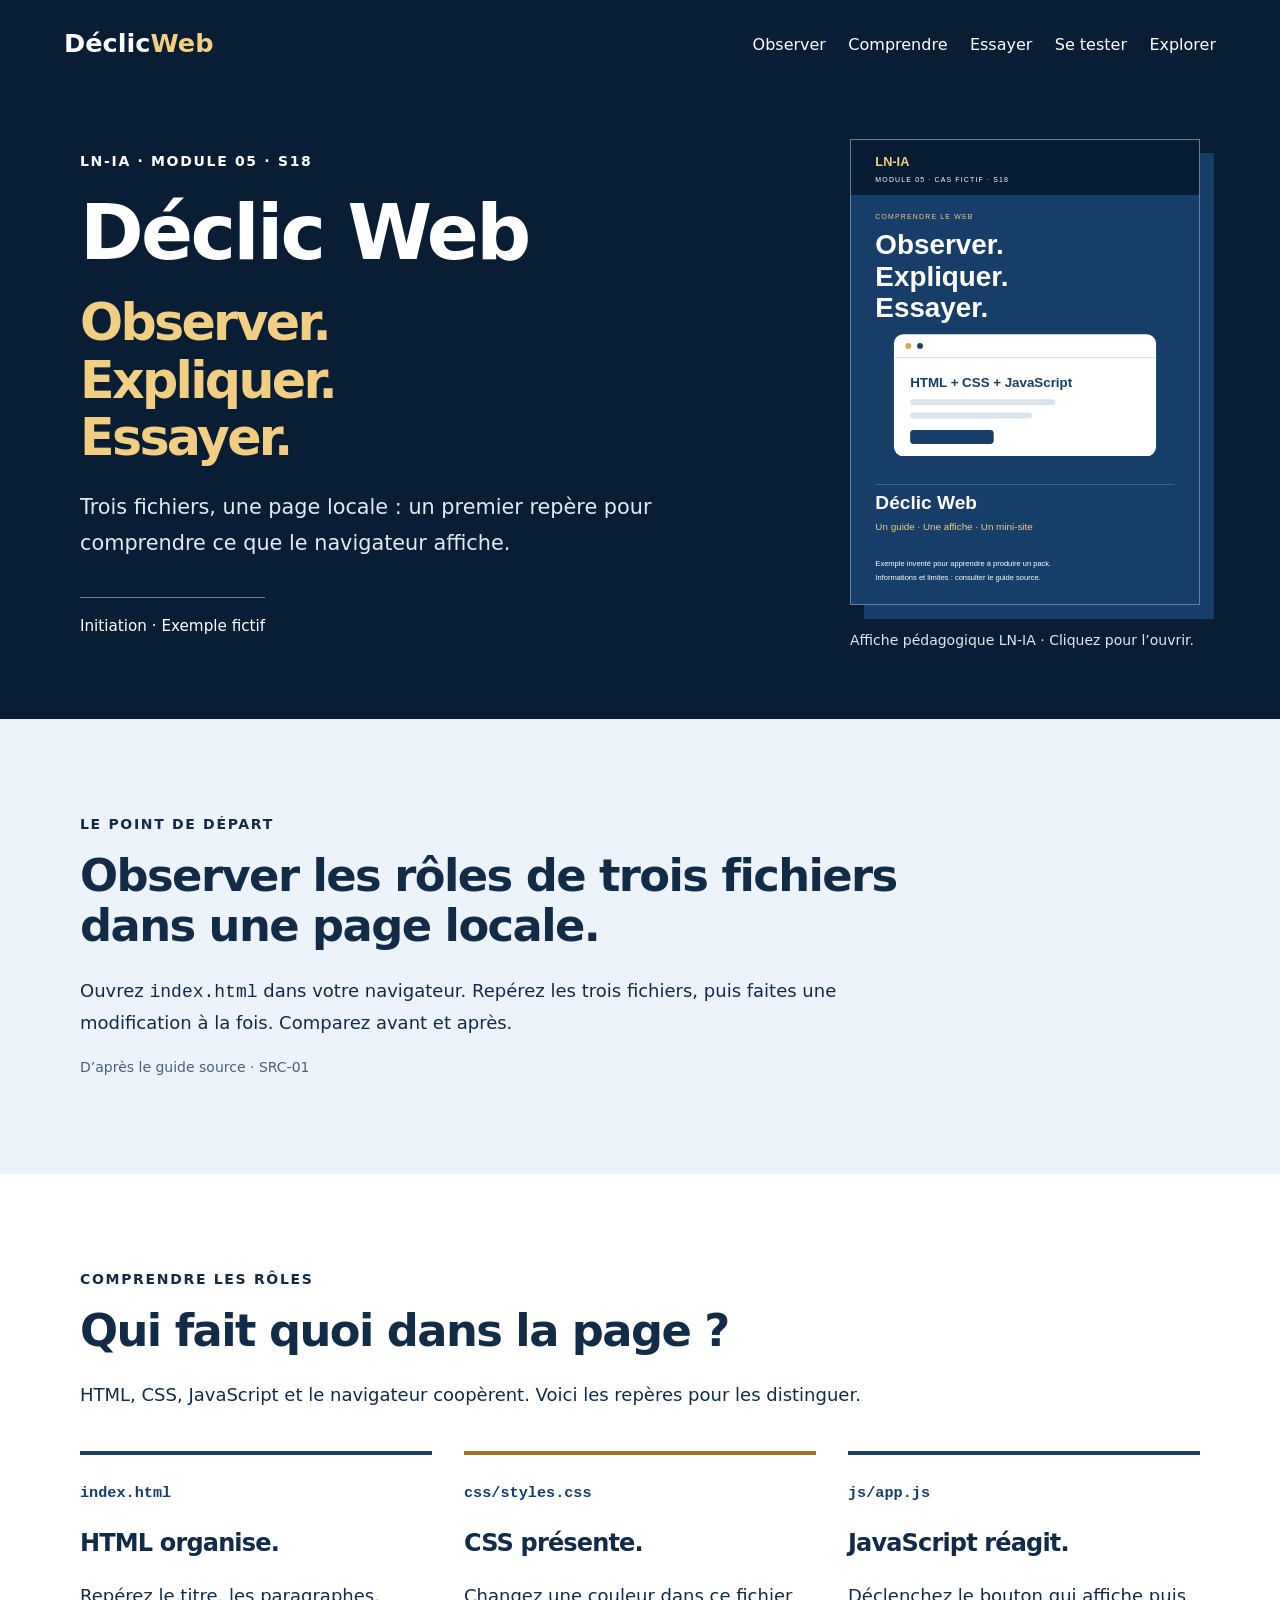
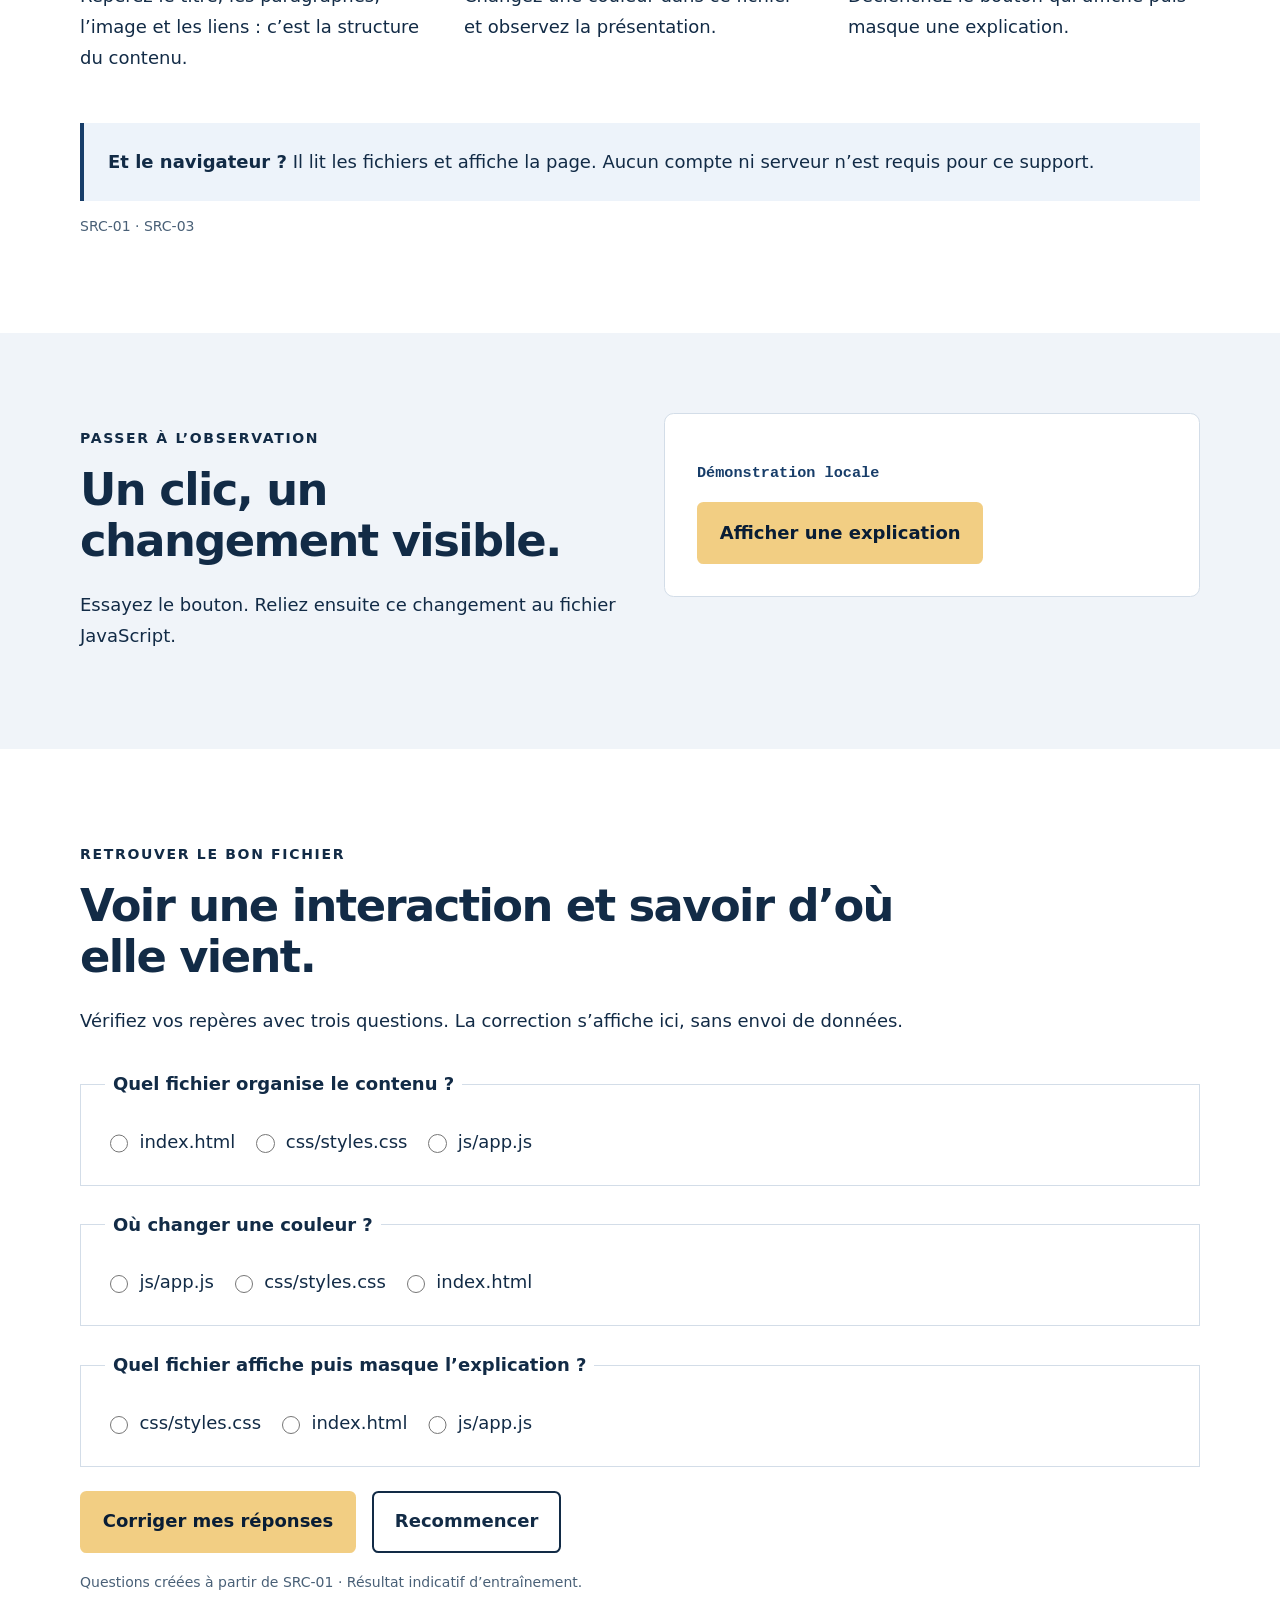
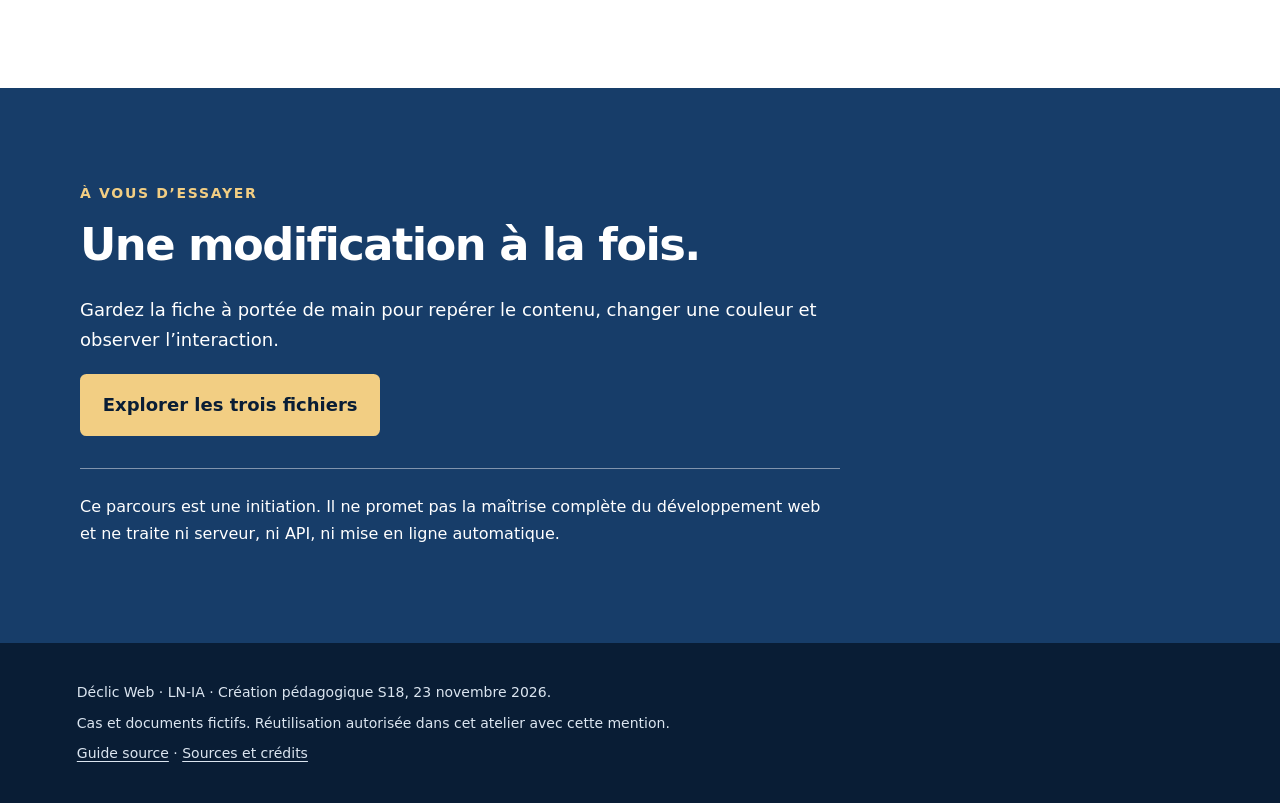
==== livrables/mini-site-declic-web/index.html @ 9f5f32e9 "Initialise le projet Declic Web S18 et son pack local" ====
<!doctype html>
<html lang="fr">
<head><meta charset="utf-8"><meta name="viewport" content="width=device-width,initial-scale=1">
<meta name="description" content="Déclic Web : observer HTML, CSS et JavaScript dans une page locale. Exemple pédagogique fictif S18.">
<title>Déclic Web · Observer, expliquer, essayer</title><link rel="stylesheet" href="css/styles.css"><script src="js/app.js" defer></script></head>
<body><a class="skip" href="#contenu">Aller au contenu</a>
<header><a class="brand" href="#titre">Déclic<span>Web</span></a><nav aria-label="Navigation principale"><a href="#accroche">Observer</a><a href="#probleme">Comprendre</a><a href="#promesse">Essayer</a><a href="#benefice">Se tester</a><a href="#action">Explorer</a></nav></header>
<main id="contenu">
<section id="titre" class="hero" aria-labelledby="grand-titre"><div><p class="eyebrow">LN-IA · MODULE 05 · S18</p><h1 id="grand-titre">Déclic Web<span>Observer.<br>Expliquer.<br>Essayer.</span></h1><p class="lead">Trois fichiers, une page locale : un premier repère pour comprendre ce que le navigateur affiche.</p><p class="tag">Initiation · Exemple fictif</p></div><figure><a href="assets/images/affiche.svg" aria-label="Ouvrir l’affiche Déclic Web en taille réelle"><img src="assets/images/affiche.svg" width="600" height="800" alt="Affiche Déclic Web : observer, expliquer, essayer ; HTML, CSS et JavaScript."></a><figcaption>Affiche pédagogique LN-IA · Cliquez pour l’ouvrir.</figcaption></figure></section>
<section id="accroche" class="intro" aria-labelledby="titre-accroche"><p class="eyebrow">LE POINT DE DÉPART</p><h2 id="titre-accroche">Observer les rôles de trois fichiers dans une page locale.</h2><p>Ouvrez <code>index.html</code> dans votre navigateur. Repérez les trois fichiers, puis faites une modification à la fois. Comparez avant et après.</p><p class="source">D’après le guide source · SRC-01</p></section>
<section id="probleme" aria-labelledby="titre-probleme"><p class="eyebrow">COMPRENDRE LES RÔLES</p><h2 id="titre-probleme">Qui fait quoi dans la page ?</h2><p>HTML, CSS, JavaScript et le navigateur coopèrent. Voici les repères pour les distinguer.</p><div class="roles"><article><p class="file">index.html</p><h3>HTML organise.</h3><p>Repérez le titre, les paragraphes, l’image et les liens : c’est la structure du contenu.</p></article><article><p class="file">css/styles.css</p><h3>CSS présente.</h3><p>Changez une couleur dans ce fichier et observez la présentation.</p></article><article><p class="file">js/app.js</p><h3>JavaScript réagit.</h3><p>Déclenchez le bouton qui affiche puis masque une explication.</p></article></div><aside><strong>Et le navigateur ?</strong> Il lit les fichiers et affiche la page. Aucun compte ni serveur n’est requis pour ce support.</aside><p class="source">SRC-01 · SRC-03</p></section>
<section id="promesse" class="demo" aria-labelledby="titre-promesse"><div><p class="eyebrow">PASSER À L’OBSERVATION</p><h2 id="titre-promesse">Un clic, un changement visible.</h2><p>Essayez le bouton. Reliez ensuite ce changement au fichier JavaScript.</p></div><div class="experiment"><p class="file">Démonstration locale</p><button id="explication-bouton" type="button" aria-expanded="false" aria-controls="explication">Afficher une explication</button><p id="explication" hidden>HTML contient ce texte, CSS le présente et JavaScript change sa visibilité quand vous activez le bouton. Le navigateur affiche le résultat.</p><noscript><p>Activez JavaScript pour essayer le bouton et le quiz. Repère : HTML structure, CSS présente, JavaScript change la visibilité de l’explication.</p></noscript></div></section>
<section id="benefice" aria-labelledby="titre-benefice"><p class="eyebrow">RETROUVER LE BON FICHIER</p><h2 id="titre-benefice">Voir une interaction et savoir d’où elle vient.</h2><p>Vérifiez vos repères avec trois questions. La correction s’affiche ici, sans envoi de données.</p><form id="quiz"><fieldset><legend>Quel fichier organise le contenu ?</legend><label><input type="radio" name="q1" value="html"> index.html</label><label><input type="radio" name="q1" value="css"> css/styles.css</label><label><input type="radio" name="q1" value="js"> js/app.js</label><p id="r1" class="correction"></p></fieldset><fieldset><legend>Où changer une couleur ?</legend><label><input type="radio" name="q2" value="js"> js/app.js</label><label><input type="radio" name="q2" value="css"> css/styles.css</label><label><input type="radio" name="q2" value="html"> index.html</label><p id="r2" class="correction"></p></fieldset><fieldset><legend>Quel fichier affiche puis masque l’explication ?</legend><label><input type="radio" name="q3" value="css"> css/styles.css</label><label><input type="radio" name="q3" value="html"> index.html</label><label><input type="radio" name="q3" value="js"> js/app.js</label><p id="r3" class="correction"></p></fieldset><div class="quiz-actions"><button type="submit">Corriger mes réponses</button><button type="reset" class="secondary">Recommencer</button></div><p id="resultat" role="status" aria-live="polite"></p></form><p class="source">Questions créées à partir de SRC-01 · Résultat indicatif d’entraînement.</p></section>
<section id="action" class="closing" aria-labelledby="titre-action"><p class="eyebrow">À VOUS D’ESSAYER</p><h2 id="titre-action">Une modification à la fois.</h2><p>Gardez la fiche à portée de main pour repérer le contenu, changer une couleur et observer l’interaction.</p><a class="button" href="pieces/fiche-web.html">Explorer les trois fichiers</a><p class="limit">Ce parcours est une initiation. Il ne promet pas la maîtrise complète du développement web et ne traite ni serveur, ni API, ni mise en ligne automatique.</p></section>
</main><footer><p>Déclic Web · LN-IA · Création pédagogique S18, 23 novembre 2026.</p><p>Cas et documents fictifs. Réutilisation autorisée dans cet atelier avec cette mention.</p><p><a href="pieces/guide-source.md">Guide source</a> · <a href="SOURCES.md">Sources et crédits</a></p></footer></body></html>
---- livrables/mini-site-declic-web/css/styles.css ----
/* Modifier ces couleurs pour personnaliser la présentation. */
:root{--night:#091d35;--blue:#173d69;--gold:#f2ce83;--paper:#fff;--ink:#122b46;--muted:#496077;--line:#d3dde8}
*{box-sizing:border-box}html{scroll-behavior:smooth;scroll-padding-top:2rem}body{margin:0;background:var(--paper);color:var(--ink);font:1.125rem/1.7 system-ui,-apple-system,"Segoe UI",sans-serif}a{color:inherit;text-underline-offset:.23em}button,input{font:inherit}button,.button{display:inline-block;padding:.85rem 1.3rem;border:2px solid var(--gold);border-radius:.4rem;background:var(--gold);color:var(--night);font-weight:750;cursor:pointer;text-decoration:none}button:hover,.button:hover{background:#ffe4ad}button.secondary{background:transparent;color:var(--ink);border-color:var(--ink)}:focus-visible{outline:3px solid #a44c00;outline-offset:5px}header :focus-visible,.hero :focus-visible,.closing :focus-visible{outline-color:var(--gold)}.skip{position:absolute;top:-8rem;left:1rem;padding:1rem;background:#fff;z-index:10}.skip:focus{top:1rem}header{background:var(--night);color:white;display:flex;align-items:center;justify-content:space-between;gap:2rem;padding:1.4rem max(5%,calc((100% - 1160px)/2))}.brand{font-size:1.6rem;font-weight:850;text-decoration:none;white-space:nowrap}.brand span{color:var(--gold)}nav{display:flex;gap:1.4rem;flex-wrap:wrap}nav a{font-size:1rem;text-decoration:none}nav a:hover{text-decoration:underline}section{padding:5rem max(6%,calc((100% - 1120px)/2));scroll-margin-top:1rem}h1,h2,h3{line-height:1.13;letter-spacing:-.035em}h1{font-size:clamp(3rem,6vw,5.5rem);margin:1rem 0 1.5rem}h1 span{display:block;color:var(--gold);font-size:.66em;margin-top:1.1rem}h2{font-size:clamp(2rem,3.5vw,3rem);max-width:820px;margin:.6rem 0 1.5rem}h3{font-size:1.5rem}.eyebrow{font-size:.875rem;font-weight:750;letter-spacing:.12em}.hero{background:var(--night);color:white;display:grid;grid-template-columns:1.2fr .8fr;align-items:center;gap:4rem;padding-top:3rem;padding-bottom:4rem}.hero .lead{max-width:36rem;font-size:1.3rem;color:#e1e9f3}.tag{display:inline-block;border-top:1px solid #698099;padding-top:1rem;font-size:.95rem}.hero figure{margin:0;max-width:350px;justify-self:end}.hero img{width:100%;height:auto;display:block;border:1px solid #647e9c;box-shadow:14px 14px 0 #173d69}.hero figcaption{font-size:.875rem;color:#e1e9f3;margin-top:1.5rem}.intro{background:#edf3fa}.intro p:not(.eyebrow){max-width:780px}code,.file{font-family:ui-monospace,Consolas,monospace;overflow-wrap:anywhere}.file{font-size:.95rem;color:var(--blue);font-weight:700}.roles{display:grid;grid-template-columns:repeat(3,1fr);gap:2rem;margin:2.5rem 0}.roles article{border-top:4px solid var(--blue);padding-top:1rem}.roles article:nth-child(2){border-color:#a27322}.roles p{margin:.6rem 0}aside{background:#edf3fa;padding:1.5rem;border-left:4px solid var(--blue)}.source{font-size:.875rem;color:var(--muted)}.demo{background:#f0f4f9;display:grid;grid-template-columns:1fr 1fr;gap:3rem}.experiment{background:white;border:1px solid var(--line);padding:2rem;align-self:start;border-radius:.6rem}.experiment p[hidden]{display:none}#explication{border-top:1px solid var(--line);padding-top:1rem}form{margin-top:2rem}fieldset{border:1px solid var(--line);padding:1.2rem 1.5rem;margin:0 0 1.5rem;min-width:0}legend{font-weight:750;padding:0 .5rem}label{display:inline-flex;align-items:center;gap:.5rem;padding:.5rem 1rem .5rem 0;cursor:pointer}input{width:1.15rem;height:1.15rem;accent-color:var(--blue)}.correction{margin:.5rem 0 0;color:var(--blue);font-weight:650}.correction:empty{display:none}.quiz-actions{display:flex;gap:1rem;flex-wrap:wrap}#resultat{font-weight:750}.closing{background:var(--blue);color:white}.closing .eyebrow{color:var(--gold)}.closing>p{max-width:760px}.limit{border-top:1px solid #8194ad;padding-top:1.5rem;margin-top:2rem;font-size:1rem}footer{background:var(--night);color:#dbe5f0;padding:2rem 6%;font-size:.875rem}footer p{margin:.4rem 0}p{overflow-wrap:break-word}
@media(max-width:760px){header{align-items:flex-start;flex-direction:column;gap:.8rem}nav{gap:.6rem 1rem}.hero,.demo{grid-template-columns:1fr;gap:2rem}.hero figure{justify-self:start;max-width:280px}section{padding:3rem 6%}.roles{grid-template-columns:1fr;gap:1rem}.experiment{padding:1.3rem}label{display:flex}h1{font-size:3.4rem}}
@media(prefers-reduced-motion:reduce){html{scroll-behavior:auto}}
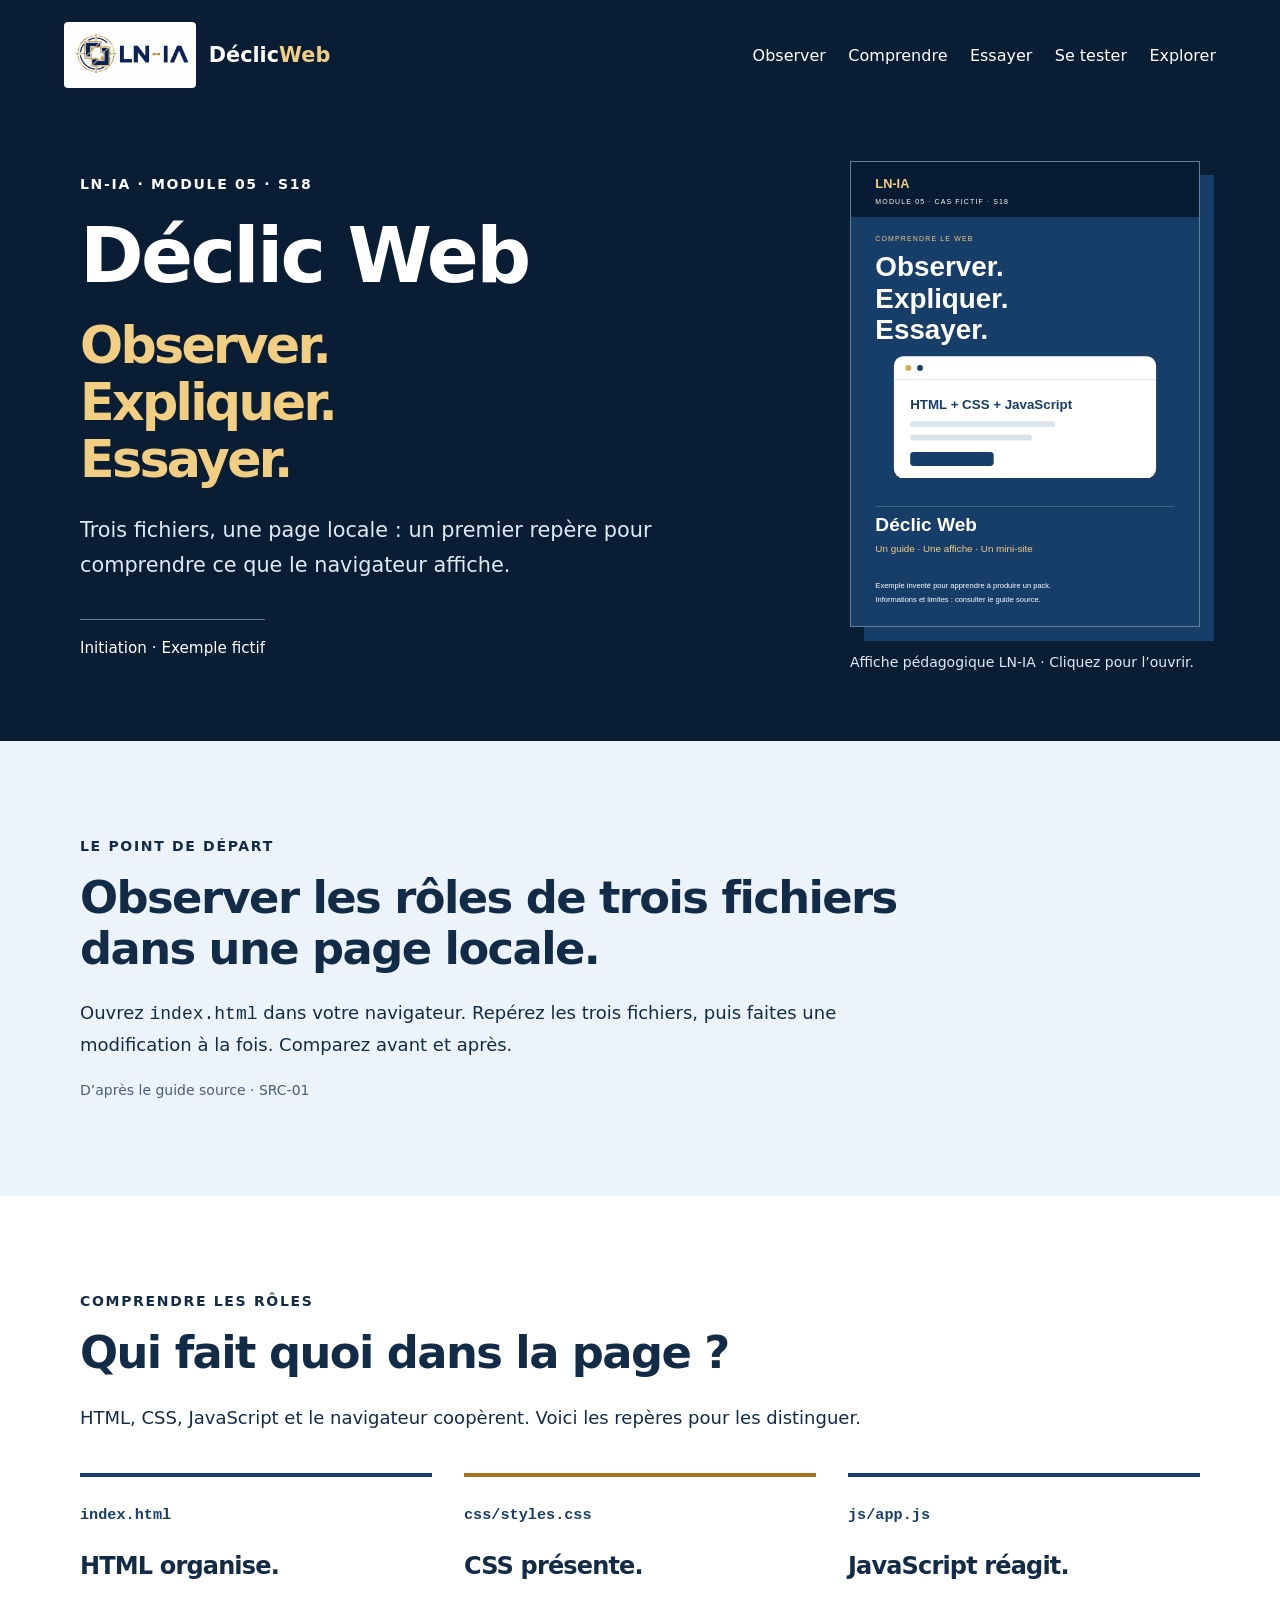
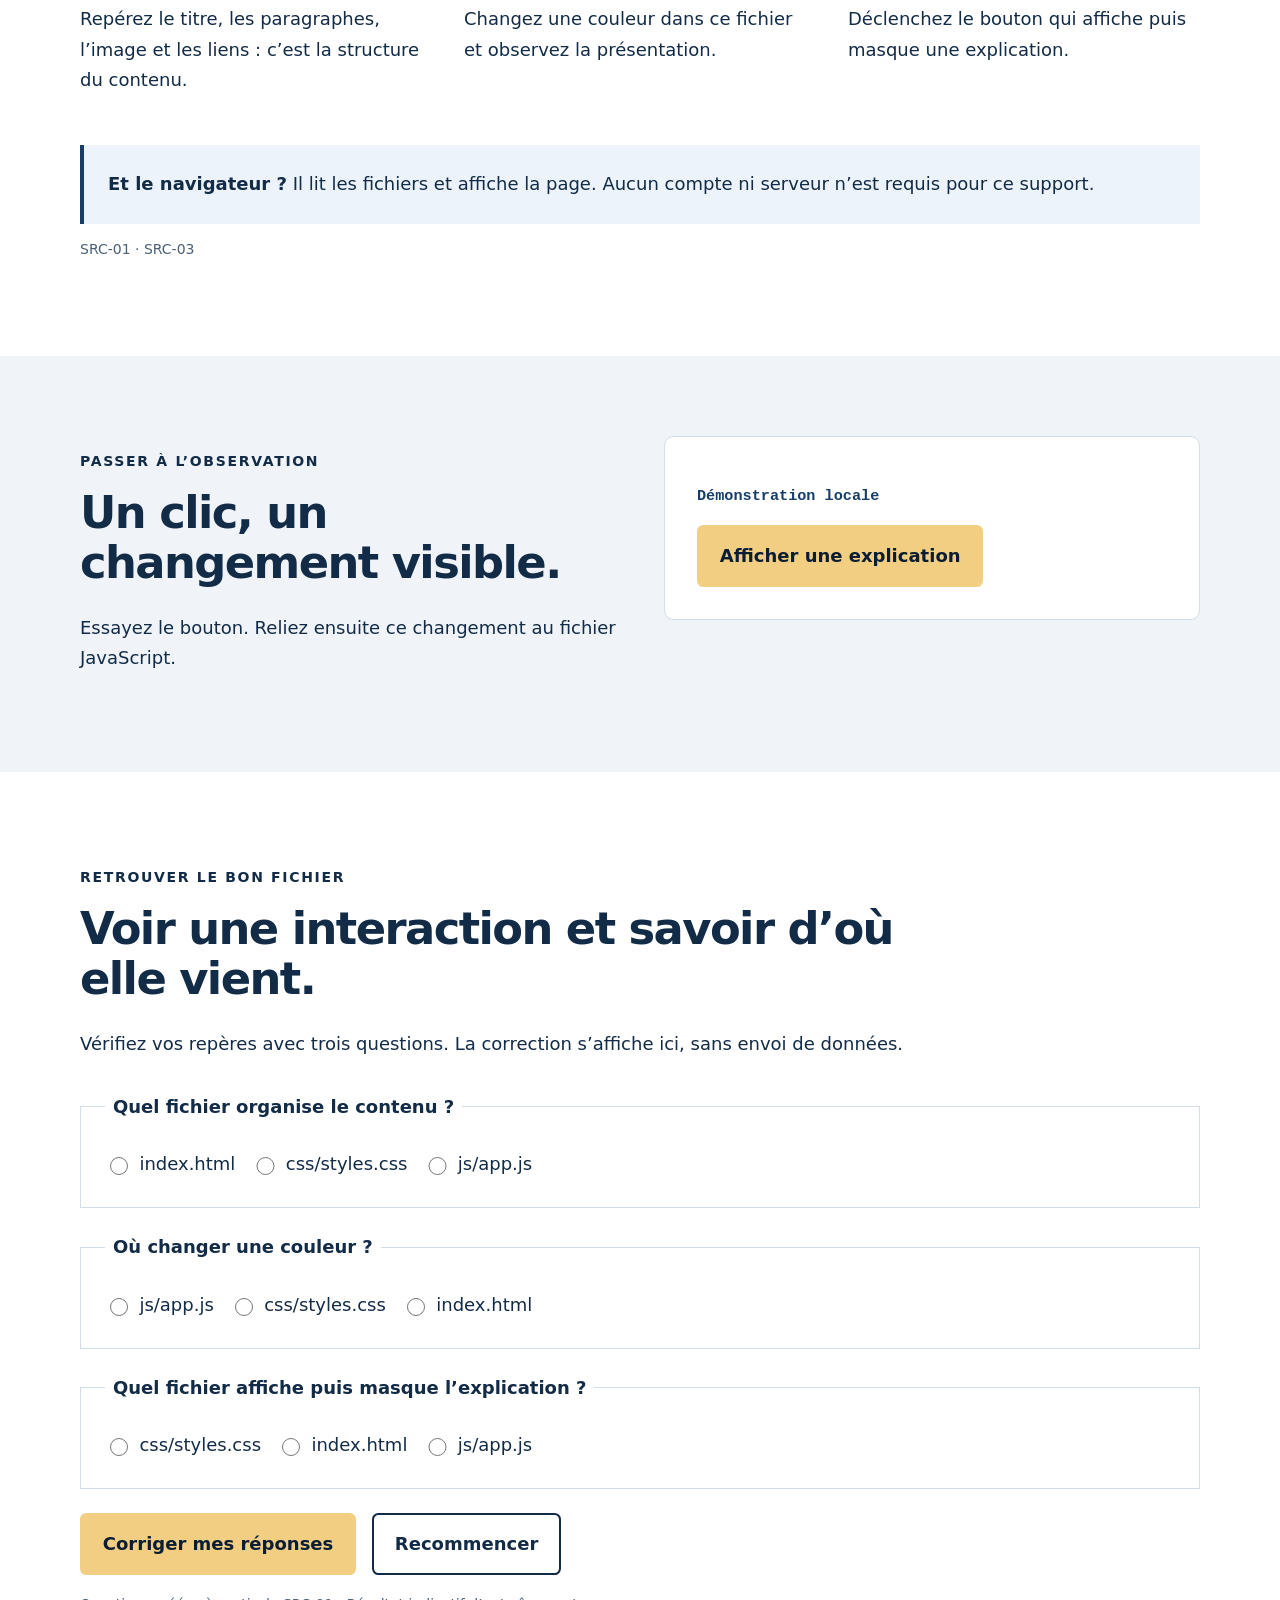
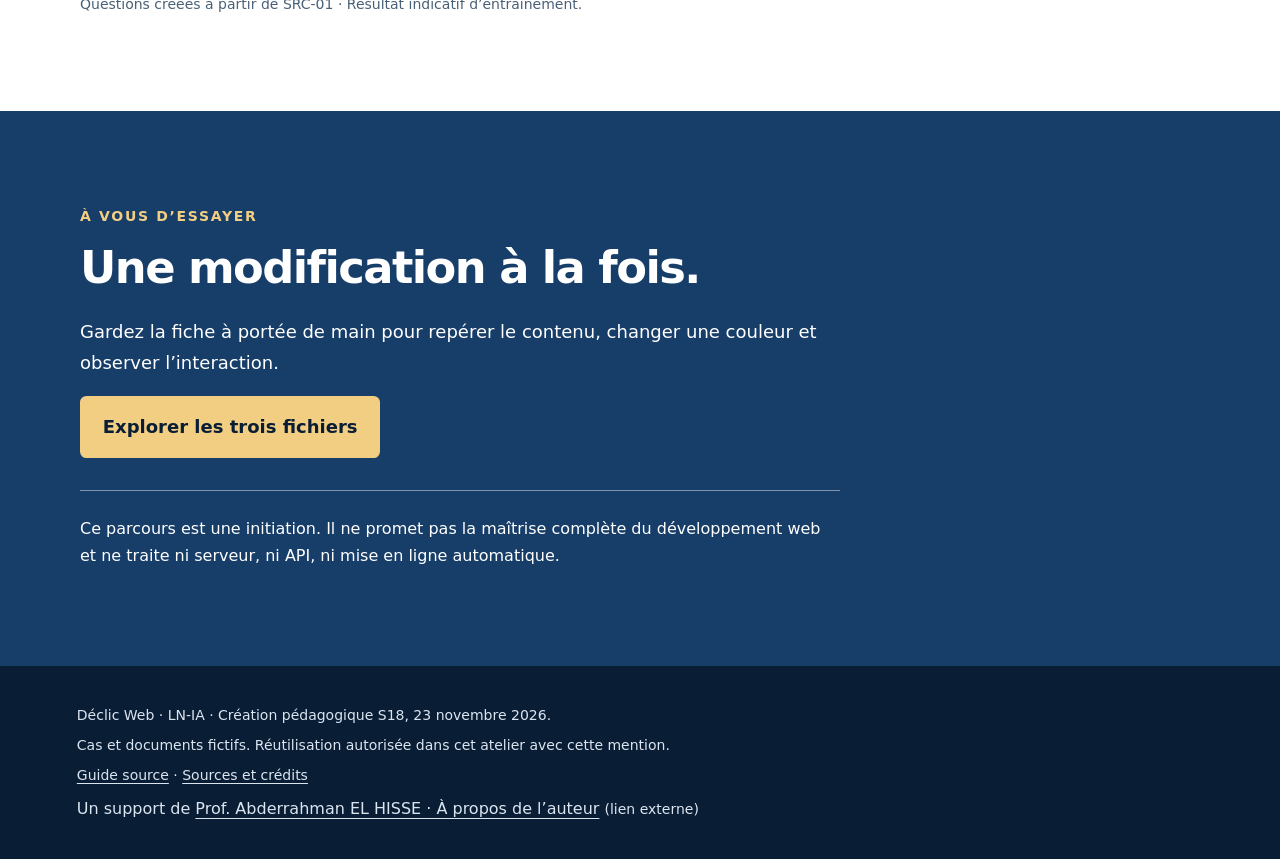
==== commit e9f5c3c4: "Integre le logo LN-IA, le partage Open Graph et le lien auteur" ====
--- a/livrables/mini-site-declic-web/index.html
+++ b/livrables/mini-site-declic-web/index.html
@@ -1,10 +1,31 @@
 <!doctype html>
-<html lang="fr">
+<html lang="fr" prefix="og: https://ogp.me/ns#">
 <head><meta charset="utf-8"><meta name="viewport" content="width=device-width,initial-scale=1">
 <meta name="description" content="Déclic Web : observer HTML, CSS et JavaScript dans une page locale. Exemple pédagogique fictif S18.">
+<link rel="icon" type="image/png" href="assets/images/favicon.png">
+<link rel="canonical" href="https://elhisse-clprepas.github.io/declic-we-source-s18/">
+<link rel="author" href="https://elhisse-clprepas.github.io/auteur-ln-ia/">
+<meta name="author" content="Prof. Abderrahman EL HISSE · LN-IA">
+<meta name="theme-color" content="#091d35">
+<meta property="og:type" content="website">
+<meta property="og:locale" content="fr_FR">
+<meta property="og:site_name" content="Déclic Web · LN-IA">
+<meta property="og:title" content="Déclic Web · Observer, expliquer, essayer">
+<meta property="og:description" content="Une initiation locale à HTML, CSS et JavaScript. Un support pédagogique LN-IA de Prof. Abderrahman EL HISSE.">
+<meta property="og:url" content="https://elhisse-clprepas.github.io/declic-we-source-s18/">
+<meta property="og:image" content="https://elhisse-clprepas.github.io/declic-we-source-s18/assets/images/logo-LN-IA.png">
+<meta property="og:image:type" content="image/png">
+<meta property="og:image:width" content="1774">
+<meta property="og:image:height" content="887">
+<meta property="og:image:alt" content="Logo LN-IA bleu nuit et or sur fond blanc">
+<meta name="twitter:card" content="summary_large_image">
+<meta name="twitter:title" content="Déclic Web · LN-IA">
+<meta name="twitter:description" content="Observer les rôles de HTML, CSS et JavaScript avec un support pédagogique LN-IA.">
+<meta name="twitter:image" content="https://elhisse-clprepas.github.io/declic-we-source-s18/assets/images/logo-LN-IA.png">
+<meta name="twitter:image:alt" content="Logo LN-IA bleu nuit et or sur fond blanc">
 <title>Déclic Web · Observer, expliquer, essayer</title><link rel="stylesheet" href="css/styles.css"><script src="js/app.js" defer></script></head>
 <body><a class="skip" href="#contenu">Aller au contenu</a>
-<header><a class="brand" href="#titre">Déclic<span>Web</span></a><nav aria-label="Navigation principale"><a href="#accroche">Observer</a><a href="#probleme">Comprendre</a><a href="#promesse">Essayer</a><a href="#benefice">Se tester</a><a href="#action">Explorer</a></nav></header>
+<header><a class="brand" href="#titre"><img class="brand-logo" src="assets/images/logo-LN-IA.png" width="1774" height="887" alt="LN-IA"><span class="brand-name">Déclic<span>Web</span></span></a><nav aria-label="Navigation principale"><a href="#accroche">Observer</a><a href="#probleme">Comprendre</a><a href="#promesse">Essayer</a><a href="#benefice">Se tester</a><a href="#action">Explorer</a></nav></header>
 <main id="contenu">
 <section id="titre" class="hero" aria-labelledby="grand-titre"><div><p class="eyebrow">LN-IA · MODULE 05 · S18</p><h1 id="grand-titre">Déclic Web<span>Observer.<br>Expliquer.<br>Essayer.</span></h1><p class="lead">Trois fichiers, une page locale : un premier repère pour comprendre ce que le navigateur affiche.</p><p class="tag">Initiation · Exemple fictif</p></div><figure><a href="assets/images/affiche.svg" aria-label="Ouvrir l’affiche Déclic Web en taille réelle"><img src="assets/images/affiche.svg" width="600" height="800" alt="Affiche Déclic Web : observer, expliquer, essayer ; HTML, CSS et JavaScript."></a><figcaption>Affiche pédagogique LN-IA · Cliquez pour l’ouvrir.</figcaption></figure></section>
 <section id="accroche" class="intro" aria-labelledby="titre-accroche"><p class="eyebrow">LE POINT DE DÉPART</p><h2 id="titre-accroche">Observer les rôles de trois fichiers dans une page locale.</h2><p>Ouvrez <code>index.html</code> dans votre navigateur. Repérez les trois fichiers, puis faites une modification à la fois. Comparez avant et après.</p><p class="source">D’après le guide source · SRC-01</p></section>
@@ -12,4 +33,4 @@
 <section id="promesse" class="demo" aria-labelledby="titre-promesse"><div><p class="eyebrow">PASSER À L’OBSERVATION</p><h2 id="titre-promesse">Un clic, un changement visible.</h2><p>Essayez le bouton. Reliez ensuite ce changement au fichier JavaScript.</p></div><div class="experiment"><p class="file">Démonstration locale</p><button id="explication-bouton" type="button" aria-expanded="false" aria-controls="explication">Afficher une explication</button><p id="explication" hidden>HTML contient ce texte, CSS le présente et JavaScript change sa visibilité quand vous activez le bouton. Le navigateur affiche le résultat.</p><noscript><p>Activez JavaScript pour essayer le bouton et le quiz. Repère : HTML structure, CSS présente, JavaScript change la visibilité de l’explication.</p></noscript></div></section>
 <section id="benefice" aria-labelledby="titre-benefice"><p class="eyebrow">RETROUVER LE BON FICHIER</p><h2 id="titre-benefice">Voir une interaction et savoir d’où elle vient.</h2><p>Vérifiez vos repères avec trois questions. La correction s’affiche ici, sans envoi de données.</p><form id="quiz"><fieldset><legend>Quel fichier organise le contenu ?</legend><label><input type="radio" name="q1" value="html"> index.html</label><label><input type="radio" name="q1" value="css"> css/styles.css</label><label><input type="radio" name="q1" value="js"> js/app.js</label><p id="r1" class="correction"></p></fieldset><fieldset><legend>Où changer une couleur ?</legend><label><input type="radio" name="q2" value="js"> js/app.js</label><label><input type="radio" name="q2" value="css"> css/styles.css</label><label><input type="radio" name="q2" value="html"> index.html</label><p id="r2" class="correction"></p></fieldset><fieldset><legend>Quel fichier affiche puis masque l’explication ?</legend><label><input type="radio" name="q3" value="css"> css/styles.css</label><label><input type="radio" name="q3" value="html"> index.html</label><label><input type="radio" name="q3" value="js"> js/app.js</label><p id="r3" class="correction"></p></fieldset><div class="quiz-actions"><button type="submit">Corriger mes réponses</button><button type="reset" class="secondary">Recommencer</button></div><p id="resultat" role="status" aria-live="polite"></p></form><p class="source">Questions créées à partir de SRC-01 · Résultat indicatif d’entraînement.</p></section>
 <section id="action" class="closing" aria-labelledby="titre-action"><p class="eyebrow">À VOUS D’ESSAYER</p><h2 id="titre-action">Une modification à la fois.</h2><p>Gardez la fiche à portée de main pour repérer le contenu, changer une couleur et observer l’interaction.</p><a class="button" href="pieces/fiche-web.html">Explorer les trois fichiers</a><p class="limit">Ce parcours est une initiation. Il ne promet pas la maîtrise complète du développement web et ne traite ni serveur, ni API, ni mise en ligne automatique.</p></section>
-</main><footer><p>Déclic Web · LN-IA · Création pédagogique S18, 23 novembre 2026.</p><p>Cas et documents fictifs. Réutilisation autorisée dans cet atelier avec cette mention.</p><p><a href="pieces/guide-source.md">Guide source</a> · <a href="SOURCES.md">Sources et crédits</a></p></footer></body></html>
+</main><footer><p>Déclic Web · LN-IA · Création pédagogique S18, 23 novembre 2026.</p><p>Cas et documents fictifs. Réutilisation autorisée dans cet atelier avec cette mention.</p><p><a href="pieces/guide-source.md">Guide source</a> · <a href="SOURCES.md">Sources et crédits</a></p><p class="author-credit">Un support de <a href="https://elhisse-clprepas.github.io/auteur-ln-ia/" rel="author">Prof. Abderrahman EL HISSE · À propos de l’auteur</a> <span>(lien externe)</span></p></footer></body></html>
--- a/livrables/mini-site-declic-web/css/styles.css
+++ b/livrables/mini-site-declic-web/css/styles.css
@@ -3,3 +3,10 @@
 *{box-sizing:border-box}html{scroll-behavior:smooth;scroll-padding-top:2rem}body{margin:0;background:var(--paper);color:var(--ink);font:1.125rem/1.7 system-ui,-apple-system,"Segoe UI",sans-serif}a{color:inherit;text-underline-offset:.23em}button,input{font:inherit}button,.button{display:inline-block;padding:.85rem 1.3rem;border:2px solid var(--gold);border-radius:.4rem;background:var(--gold);color:var(--night);font-weight:750;cursor:pointer;text-decoration:none}button:hover,.button:hover{background:#ffe4ad}button.secondary{background:transparent;color:var(--ink);border-color:var(--ink)}:focus-visible{outline:3px solid #a44c00;outline-offset:5px}header :focus-visible,.hero :focus-visible,.closing :focus-visible{outline-color:var(--gold)}.skip{position:absolute;top:-8rem;left:1rem;padding:1rem;background:#fff;z-index:10}.skip:focus{top:1rem}header{background:var(--night);color:white;display:flex;align-items:center;justify-content:space-between;gap:2rem;padding:1.4rem max(5%,calc((100% - 1160px)/2))}.brand{font-size:1.6rem;font-weight:850;text-decoration:none;white-space:nowrap}.brand span{color:var(--gold)}nav{display:flex;gap:1.4rem;flex-wrap:wrap}nav a{font-size:1rem;text-decoration:none}nav a:hover{text-decoration:underline}section{padding:5rem max(6%,calc((100% - 1120px)/2));scroll-margin-top:1rem}h1,h2,h3{line-height:1.13;letter-spacing:-.035em}h1{font-size:clamp(3rem,6vw,5.5rem);margin:1rem 0 1.5rem}h1 span{display:block;color:var(--gold);font-size:.66em;margin-top:1.1rem}h2{font-size:clamp(2rem,3.5vw,3rem);max-width:820px;margin:.6rem 0 1.5rem}h3{font-size:1.5rem}.eyebrow{font-size:.875rem;font-weight:750;letter-spacing:.12em}.hero{background:var(--night);color:white;display:grid;grid-template-columns:1.2fr .8fr;align-items:center;gap:4rem;padding-top:3rem;padding-bottom:4rem}.hero .lead{max-width:36rem;font-size:1.3rem;color:#e1e9f3}.tag{display:inline-block;border-top:1px solid #698099;padding-top:1rem;font-size:.95rem}.hero figure{margin:0;max-width:350px;justify-self:end}.hero img{width:100%;height:auto;display:block;border:1px solid #647e9c;box-shadow:14px 14px 0 #173d69}.hero figcaption{font-size:.875rem;color:#e1e9f3;margin-top:1.5rem}.intro{background:#edf3fa}.intro p:not(.eyebrow){max-width:780px}code,.file{font-family:ui-monospace,Consolas,monospace;overflow-wrap:anywhere}.file{font-size:.95rem;color:var(--blue);font-weight:700}.roles{display:grid;grid-template-columns:repeat(3,1fr);gap:2rem;margin:2.5rem 0}.roles article{border-top:4px solid var(--blue);padding-top:1rem}.roles article:nth-child(2){border-color:#a27322}.roles p{margin:.6rem 0}aside{background:#edf3fa;padding:1.5rem;border-left:4px solid var(--blue)}.source{font-size:.875rem;color:var(--muted)}.demo{background:#f0f4f9;display:grid;grid-template-columns:1fr 1fr;gap:3rem}.experiment{background:white;border:1px solid var(--line);padding:2rem;align-self:start;border-radius:.6rem}.experiment p[hidden]{display:none}#explication{border-top:1px solid var(--line);padding-top:1rem}form{margin-top:2rem}fieldset{border:1px solid var(--line);padding:1.2rem 1.5rem;margin:0 0 1.5rem;min-width:0}legend{font-weight:750;padding:0 .5rem}label{display:inline-flex;align-items:center;gap:.5rem;padding:.5rem 1rem .5rem 0;cursor:pointer}input{width:1.15rem;height:1.15rem;accent-color:var(--blue)}.correction{margin:.5rem 0 0;color:var(--blue);font-weight:650}.correction:empty{display:none}.quiz-actions{display:flex;gap:1rem;flex-wrap:wrap}#resultat{font-weight:750}.closing{background:var(--blue);color:white}.closing .eyebrow{color:var(--gold)}.closing>p{max-width:760px}.limit{border-top:1px solid #8194ad;padding-top:1.5rem;margin-top:2rem;font-size:1rem}footer{background:var(--night);color:#dbe5f0;padding:2rem 6%;font-size:.875rem}footer p{margin:.4rem 0}p{overflow-wrap:break-word}
 @media(max-width:760px){header{align-items:flex-start;flex-direction:column;gap:.8rem}nav{gap:.6rem 1rem}.hero,.demo{grid-template-columns:1fr;gap:2rem}.hero figure{justify-self:start;max-width:280px}section{padding:3rem 6%}.roles{grid-template-columns:1fr;gap:1rem}.experiment{padding:1.3rem}label{display:flex}h1{font-size:3.4rem}}
 @media(prefers-reduced-motion:reduce){html{scroll-behavior:auto}}
+
+/* Identité LN-IA : image complète, proportions conservées. */
+.brand{display:flex;align-items:center;gap:.8rem;flex-shrink:0;font-size:1.3rem}
+.brand-logo{display:block;width:132px;max-width:35vw;height:auto;background:#fff;border-radius:.25rem}
+.brand .brand-name{color:#fff}.brand-name>span{color:var(--gold)}
+.author-credit{font-size:1rem}.author-credit>span{font-size:.875rem}
+@media(min-width:761px) and (max-width:1100px){header{align-items:flex-start;flex-direction:column;gap:1rem}}
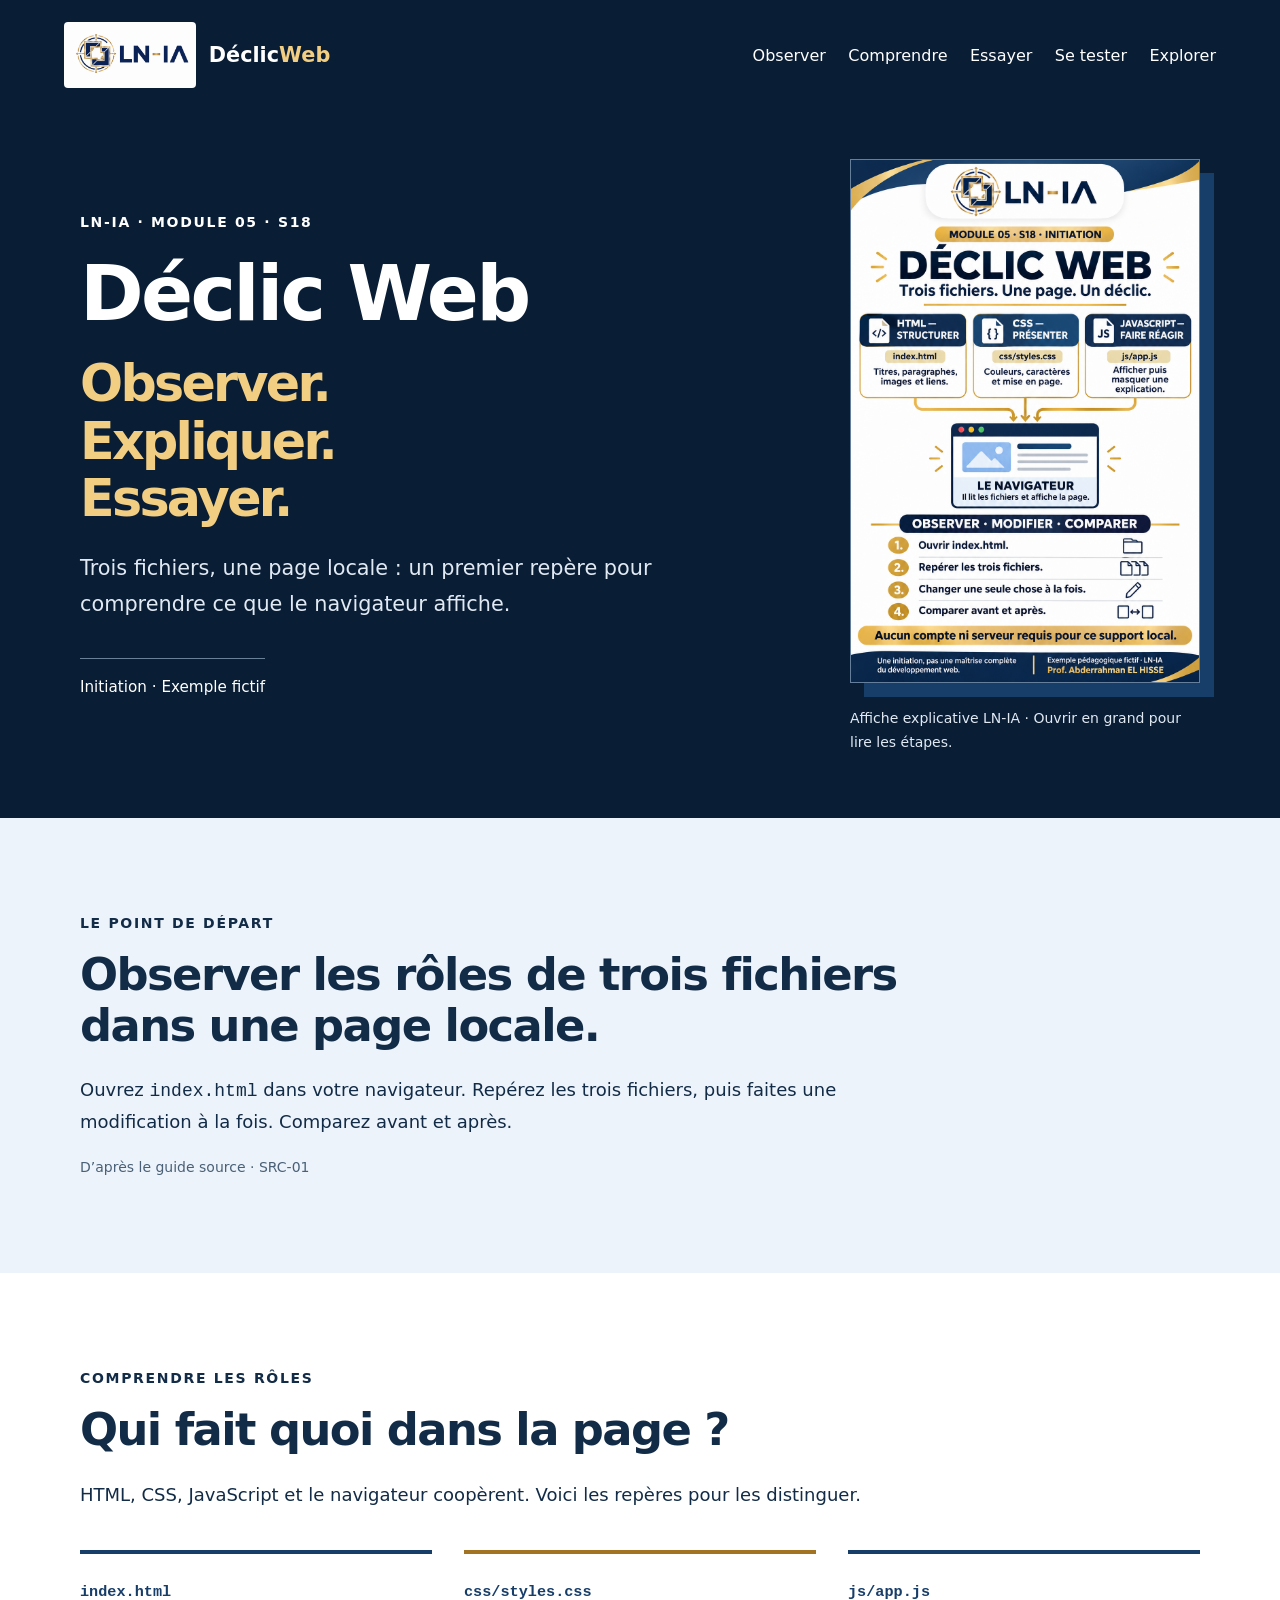
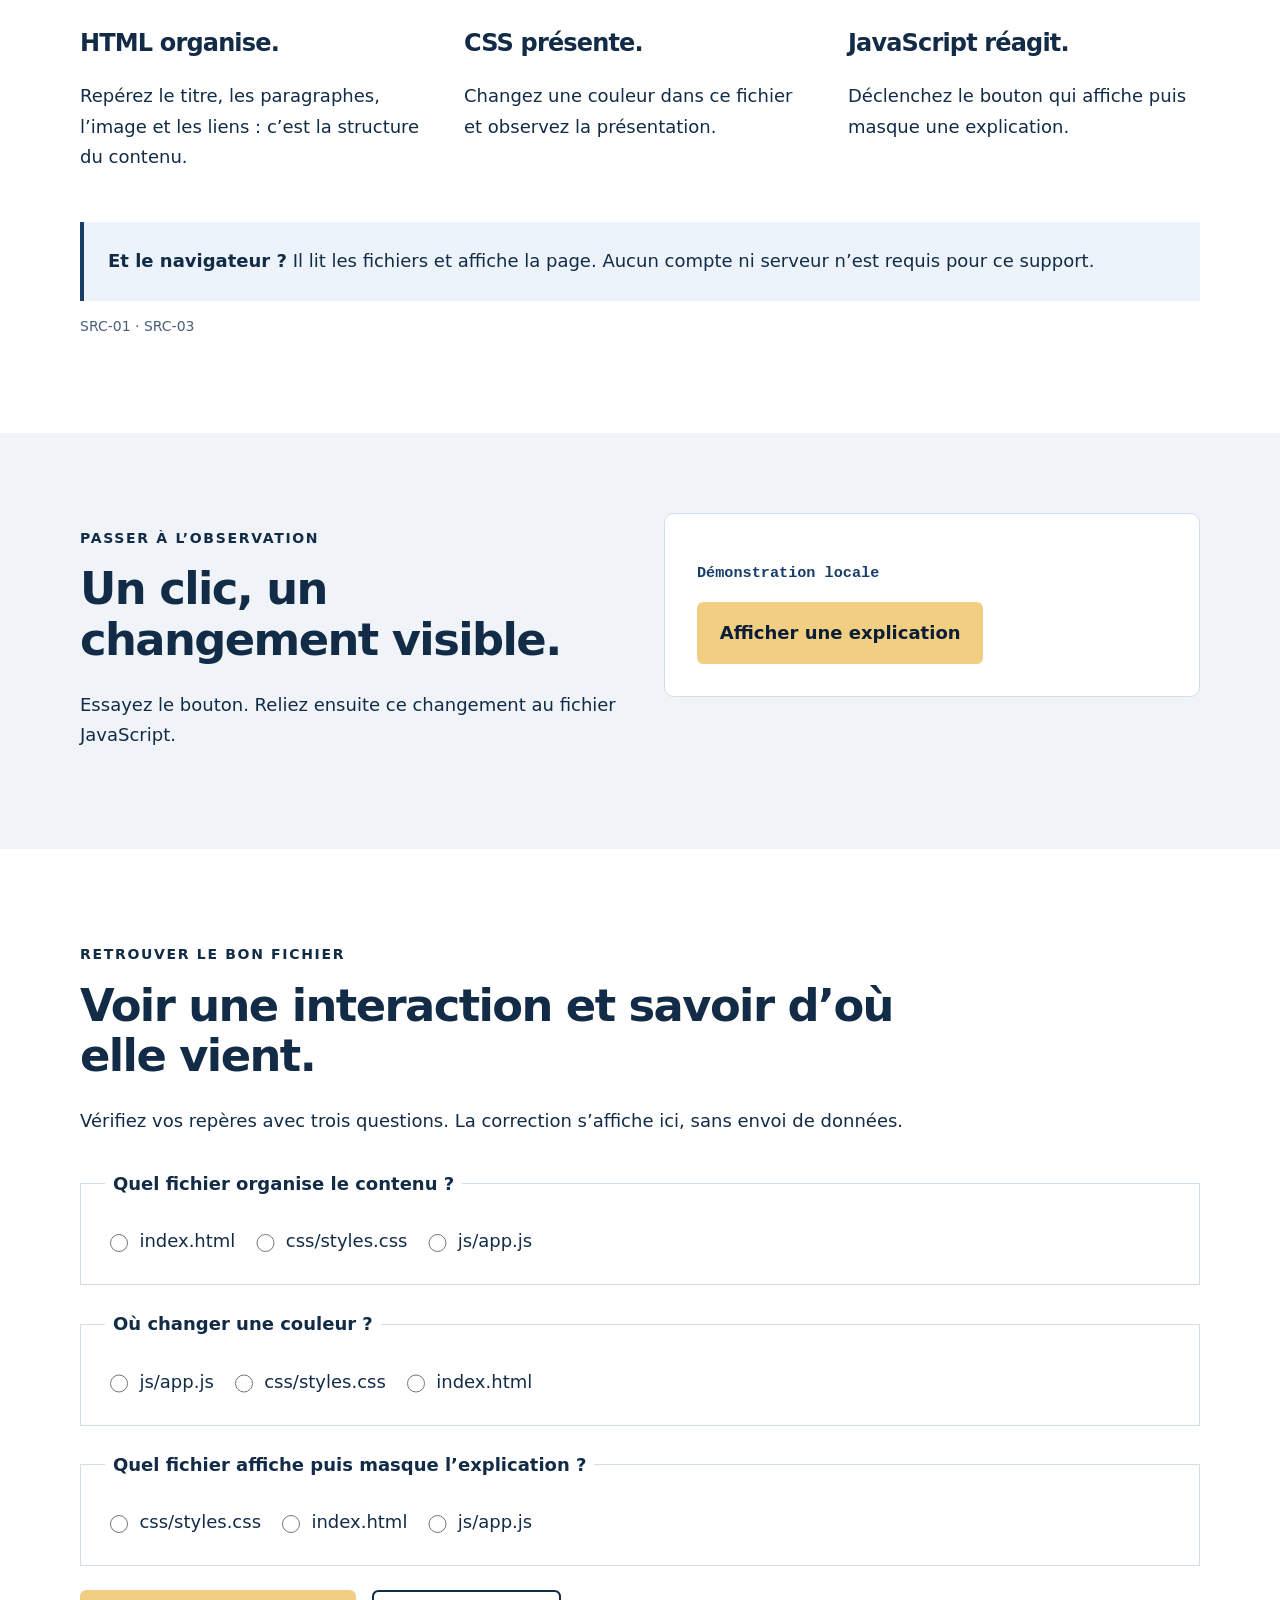
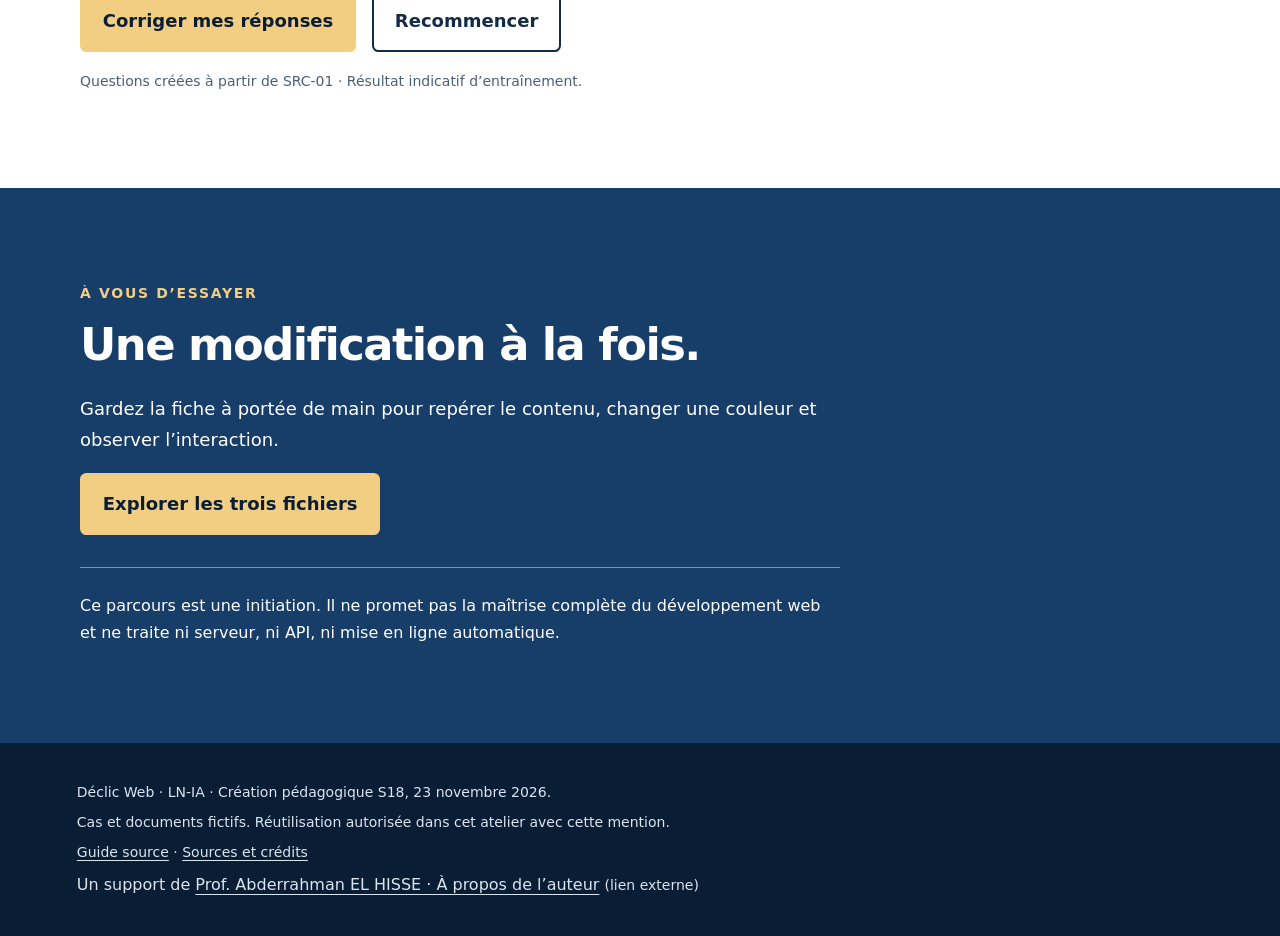
==== commit d3aac0d8: "Remplace l'affiche Declic Web par une synthese explicative LN-IA" ====
--- a/livrables/mini-site-declic-web/index.html
+++ b/livrables/mini-site-declic-web/index.html
@@ -3,7 +3,7 @@
 <head><meta charset="utf-8"><meta name="viewport" content="width=device-width,initial-scale=1">
 <meta name="description" content="Déclic Web : observer HTML, CSS et JavaScript dans une page locale. Exemple pédagogique fictif S18.">
 <link rel="icon" type="image/png" href="assets/images/favicon.png">
-<link rel="canonical" href="https://elhisse-clprepas.github.io/declic-we-source-s18/">
+<link rel="canonical" href="https://elhisse-clprepas.github.io/declic-web-source-s18/">
 <link rel="author" href="https://elhisse-clprepas.github.io/auteur-ln-ia/">
 <meta name="author" content="Prof. Abderrahman EL HISSE · LN-IA">
 <meta name="theme-color" content="#091d35">
@@ -12,8 +12,8 @@
 <meta property="og:site_name" content="Déclic Web · LN-IA">
 <meta property="og:title" content="Déclic Web · Observer, expliquer, essayer">
 <meta property="og:description" content="Une initiation locale à HTML, CSS et JavaScript. Un support pédagogique LN-IA de Prof. Abderrahman EL HISSE.">
-<meta property="og:url" content="https://elhisse-clprepas.github.io/declic-we-source-s18/">
-<meta property="og:image" content="https://elhisse-clprepas.github.io/declic-we-source-s18/assets/images/logo-LN-IA.png">
+<meta property="og:url" content="https://elhisse-clprepas.github.io/declic-web-source-s18/">
+<meta property="og:image" content="https://elhisse-clprepas.github.io/declic-web-source-s18/assets/images/logo-LN-IA.png">
 <meta property="og:image:type" content="image/png">
 <meta property="og:image:width" content="1774">
 <meta property="og:image:height" content="887">
@@ -21,13 +21,13 @@
 <meta name="twitter:card" content="summary_large_image">
 <meta name="twitter:title" content="Déclic Web · LN-IA">
 <meta name="twitter:description" content="Observer les rôles de HTML, CSS et JavaScript avec un support pédagogique LN-IA.">
-<meta name="twitter:image" content="https://elhisse-clprepas.github.io/declic-we-source-s18/assets/images/logo-LN-IA.png">
+<meta name="twitter:image" content="https://elhisse-clprepas.github.io/declic-web-source-s18/assets/images/logo-LN-IA.png">
 <meta name="twitter:image:alt" content="Logo LN-IA bleu nuit et or sur fond blanc">
 <title>Déclic Web · Observer, expliquer, essayer</title><link rel="stylesheet" href="css/styles.css"><script src="js/app.js" defer></script></head>
 <body><a class="skip" href="#contenu">Aller au contenu</a>
 <header><a class="brand" href="#titre"><img class="brand-logo" src="assets/images/logo-LN-IA.png" width="1774" height="887" alt="LN-IA"><span class="brand-name">Déclic<span>Web</span></span></a><nav aria-label="Navigation principale"><a href="#accroche">Observer</a><a href="#probleme">Comprendre</a><a href="#promesse">Essayer</a><a href="#benefice">Se tester</a><a href="#action">Explorer</a></nav></header>
 <main id="contenu">
-<section id="titre" class="hero" aria-labelledby="grand-titre"><div><p class="eyebrow">LN-IA · MODULE 05 · S18</p><h1 id="grand-titre">Déclic Web<span>Observer.<br>Expliquer.<br>Essayer.</span></h1><p class="lead">Trois fichiers, une page locale : un premier repère pour comprendre ce que le navigateur affiche.</p><p class="tag">Initiation · Exemple fictif</p></div><figure><a href="assets/images/affiche.svg" aria-label="Ouvrir l’affiche Déclic Web en taille réelle"><img src="assets/images/affiche.svg" width="600" height="800" alt="Affiche Déclic Web : observer, expliquer, essayer ; HTML, CSS et JavaScript."></a><figcaption>Affiche pédagogique LN-IA · Cliquez pour l’ouvrir.</figcaption></figure></section>
+<section id="titre" class="hero" aria-labelledby="grand-titre"><div><p class="eyebrow">LN-IA · MODULE 05 · S18</p><h1 id="grand-titre">Déclic Web<span>Observer.<br>Expliquer.<br>Essayer.</span></h1><p class="lead">Trois fichiers, une page locale : un premier repère pour comprendre ce que le navigateur affiche.</p><p class="tag">Initiation · Exemple fictif</p></div><figure><a href="assets/images/affiche.svg" aria-label="Ouvrir l’affiche Déclic Web en taille réelle"><img src="assets/images/affiche.svg" width="1024" height="1536" alt="Affiche explicative LN-IA : HTML structure, CSS présente, JavaScript fait réagir ; le navigateur affiche la page. Ouvrir, repérer, modifier une chose, comparer."></a><figcaption>Affiche explicative LN-IA · Ouvrir en grand pour lire les étapes.</figcaption></figure></section>
 <section id="accroche" class="intro" aria-labelledby="titre-accroche"><p class="eyebrow">LE POINT DE DÉPART</p><h2 id="titre-accroche">Observer les rôles de trois fichiers dans une page locale.</h2><p>Ouvrez <code>index.html</code> dans votre navigateur. Repérez les trois fichiers, puis faites une modification à la fois. Comparez avant et après.</p><p class="source">D’après le guide source · SRC-01</p></section>
 <section id="probleme" aria-labelledby="titre-probleme"><p class="eyebrow">COMPRENDRE LES RÔLES</p><h2 id="titre-probleme">Qui fait quoi dans la page ?</h2><p>HTML, CSS, JavaScript et le navigateur coopèrent. Voici les repères pour les distinguer.</p><div class="roles"><article><p class="file">index.html</p><h3>HTML organise.</h3><p>Repérez le titre, les paragraphes, l’image et les liens : c’est la structure du contenu.</p></article><article><p class="file">css/styles.css</p><h3>CSS présente.</h3><p>Changez une couleur dans ce fichier et observez la présentation.</p></article><article><p class="file">js/app.js</p><h3>JavaScript réagit.</h3><p>Déclenchez le bouton qui affiche puis masque une explication.</p></article></div><aside><strong>Et le navigateur ?</strong> Il lit les fichiers et affiche la page. Aucun compte ni serveur n’est requis pour ce support.</aside><p class="source">SRC-01 · SRC-03</p></section>
 <section id="promesse" class="demo" aria-labelledby="titre-promesse"><div><p class="eyebrow">PASSER À L’OBSERVATION</p><h2 id="titre-promesse">Un clic, un changement visible.</h2><p>Essayez le bouton. Reliez ensuite ce changement au fichier JavaScript.</p></div><div class="experiment"><p class="file">Démonstration locale</p><button id="explication-bouton" type="button" aria-expanded="false" aria-controls="explication">Afficher une explication</button><p id="explication" hidden>HTML contient ce texte, CSS le présente et JavaScript change sa visibilité quand vous activez le bouton. Le navigateur affiche le résultat.</p><noscript><p>Activez JavaScript pour essayer le bouton et le quiz. Repère : HTML structure, CSS présente, JavaScript change la visibilité de l’explication.</p></noscript></div></section>
